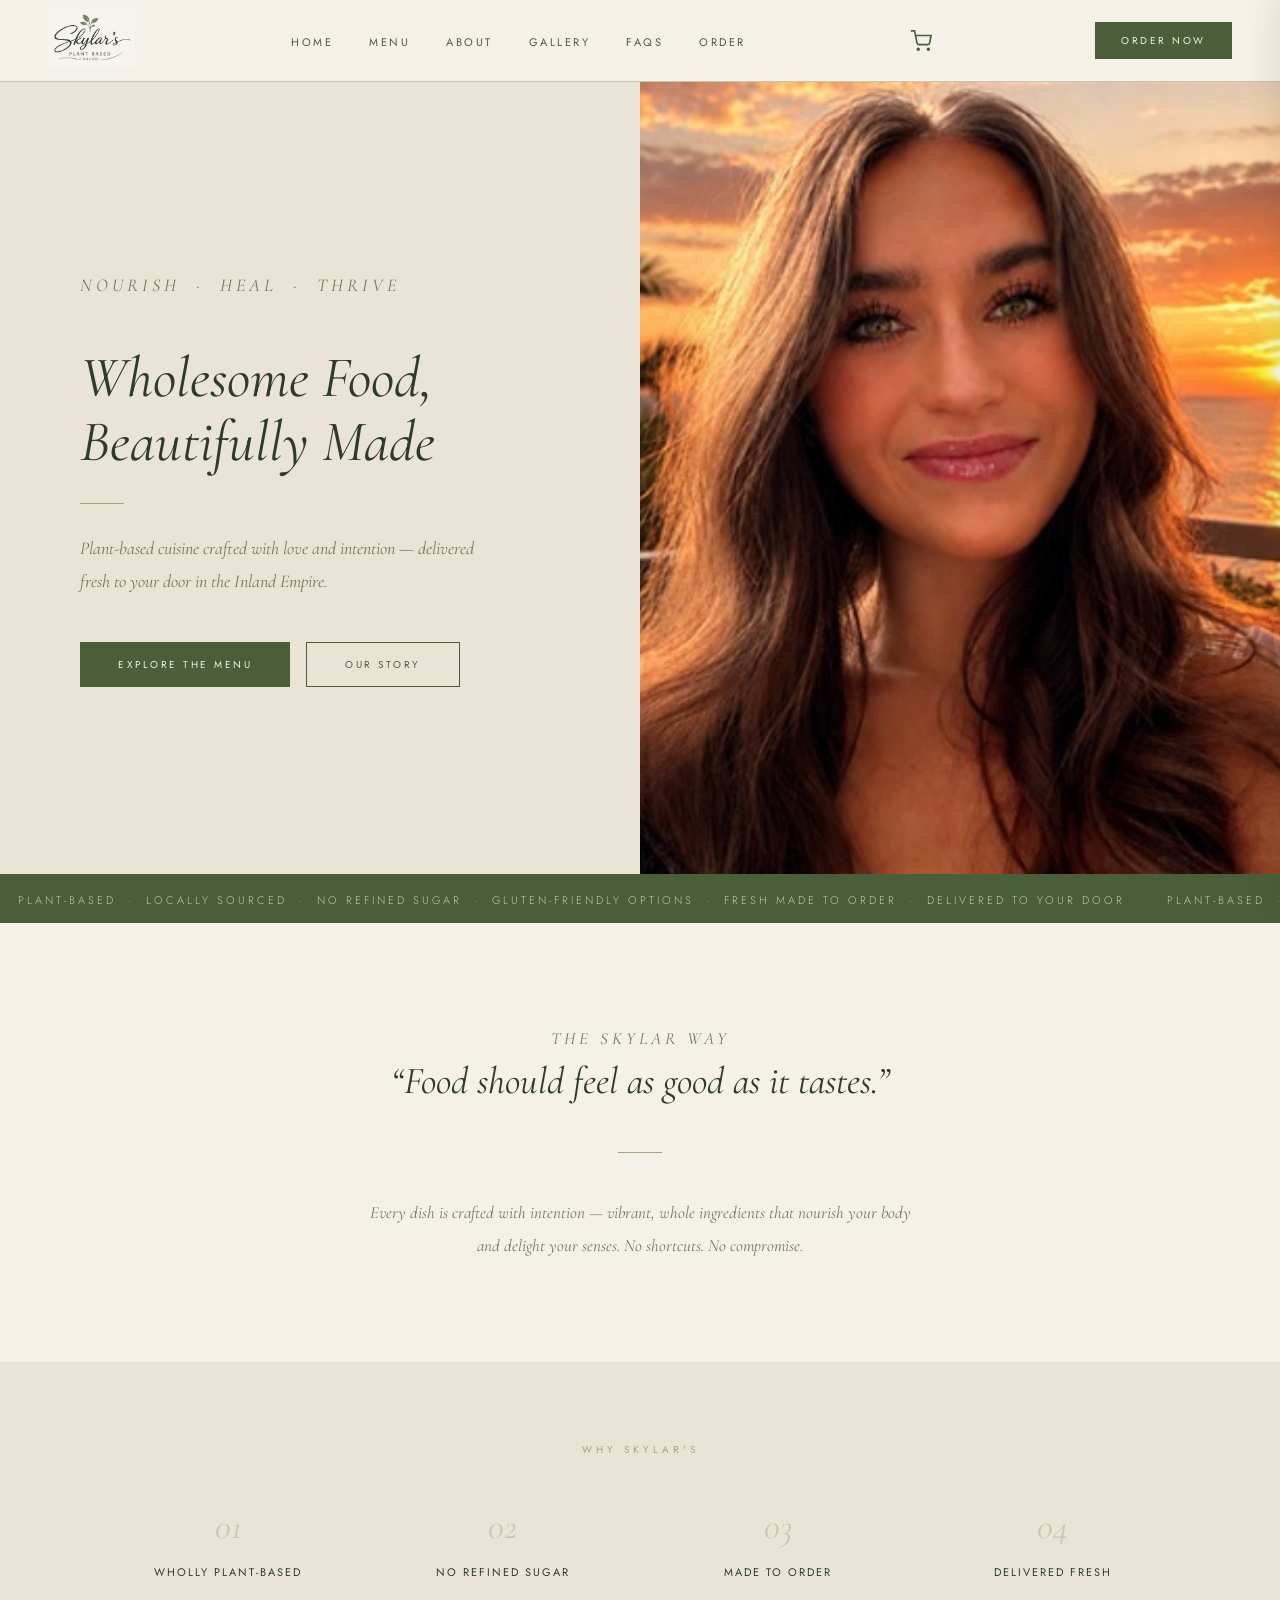
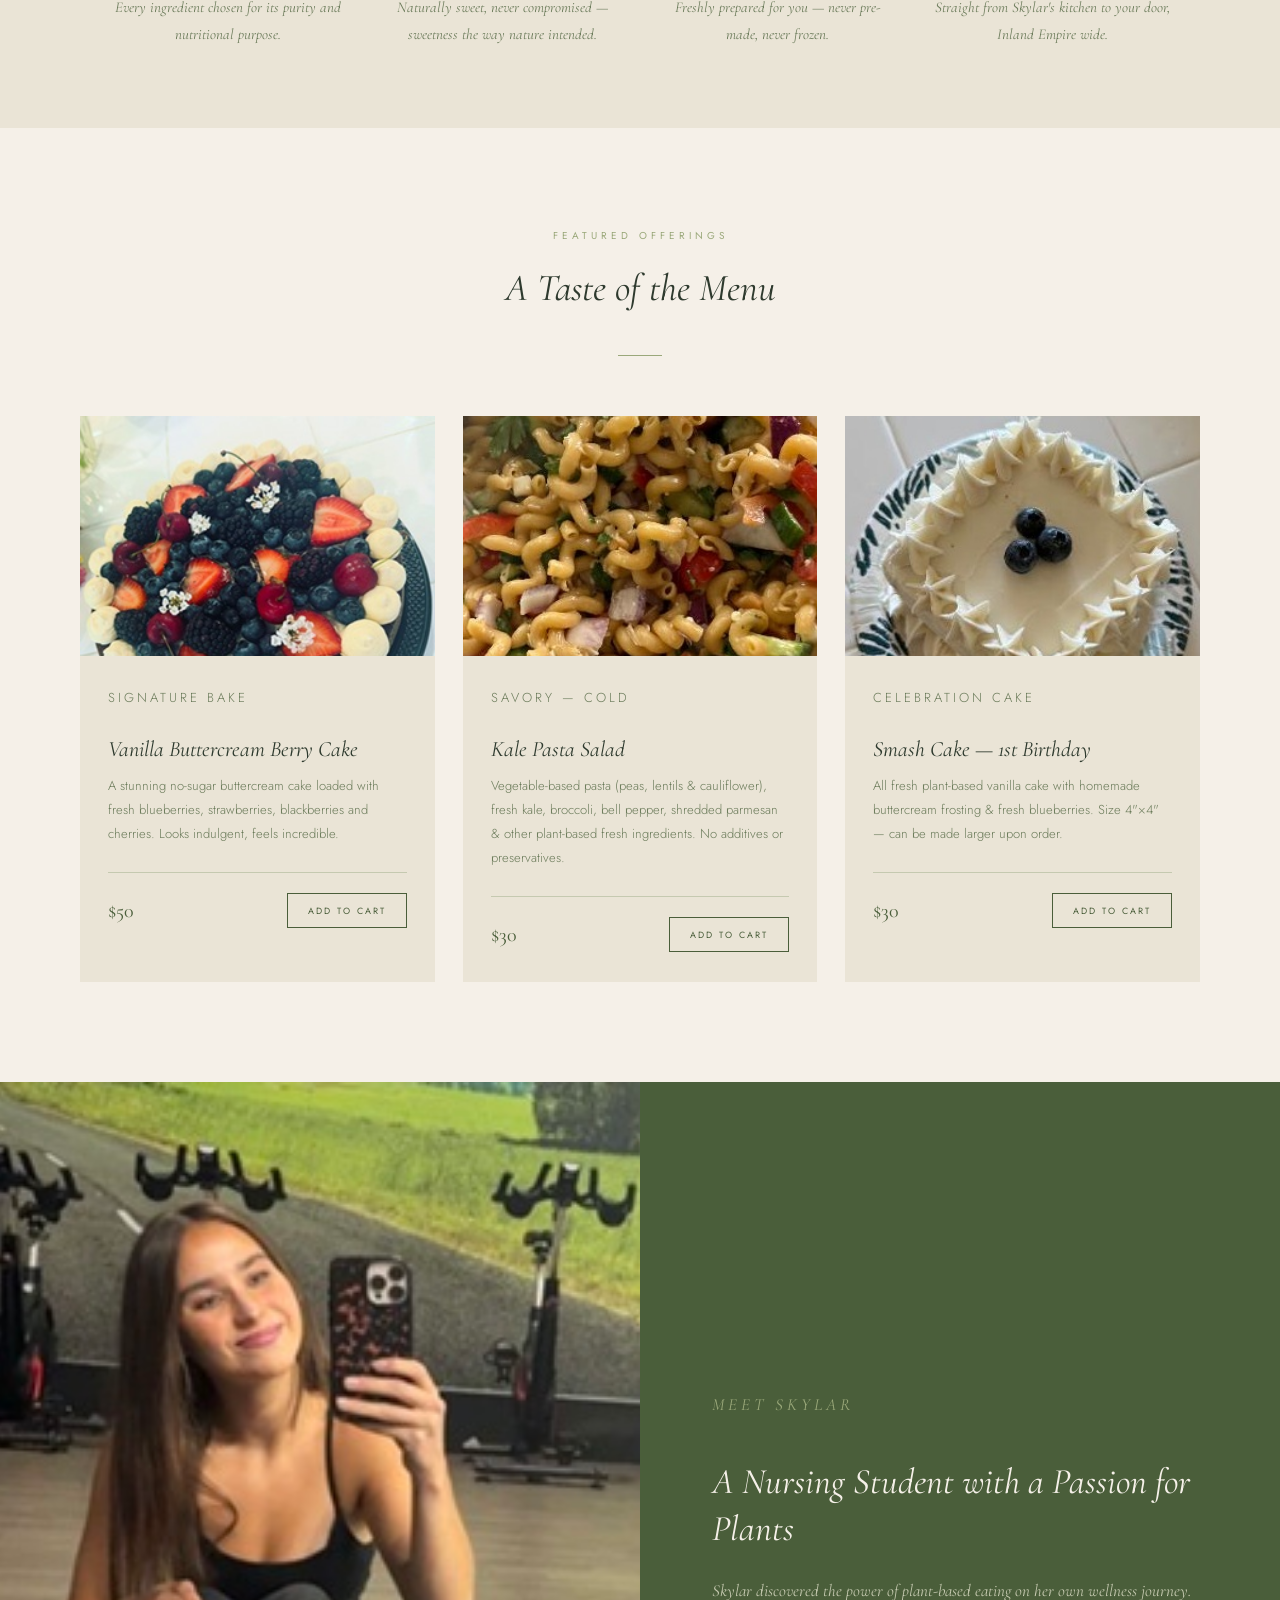
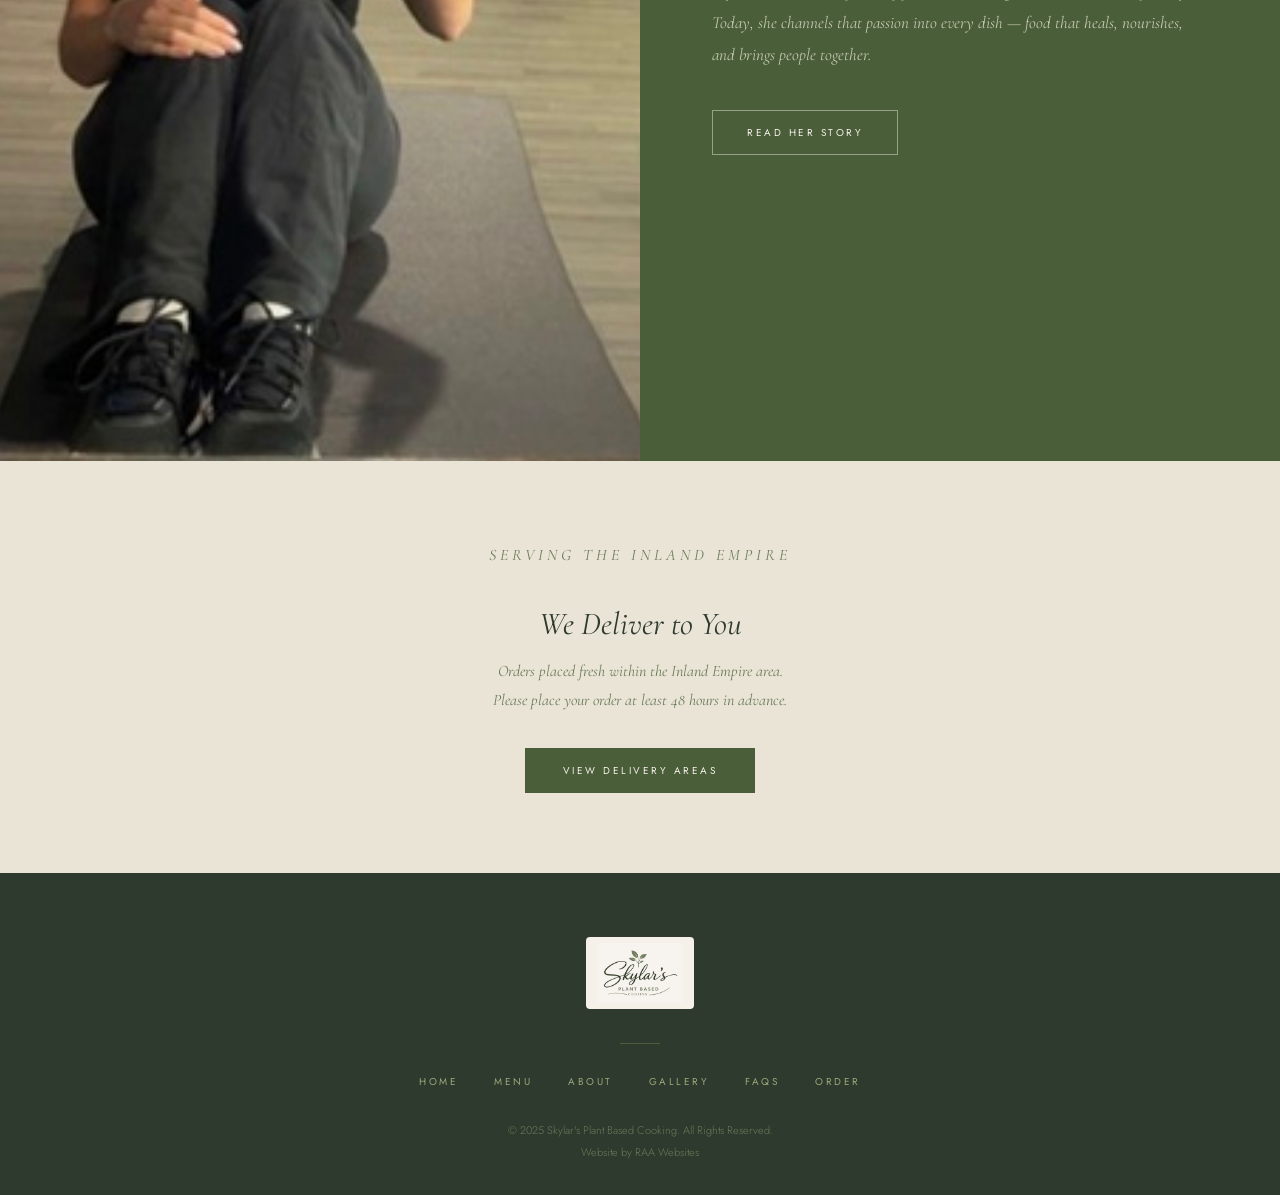
==== index.html @ 7c9c42b2 "Add files via upload" ====
<!DOCTYPE html>
<html lang="en">
<head>
<meta charset="UTF-8">
<meta name="viewport" content="width=device-width, initial-scale=1.0">
<title>Skylar's Plant Based Cooking</title>
  <link rel="stylesheet" href="styles.css">
  <link rel="stylesheet" href="cart.css">
  <script src="https://js.stripe.com/v3/"></script>
</head>
<body>

<!-- NAV -->
<nav>
  <div class="nav-logo">
    <img src="[data-uri]" alt="Skylar's Plant Based Cooking">
  </div>
  <ul class="nav-links">
    <li><a href="index.html">Home</a></li>
    <li><a href="index.html#menu">Menu</a></li>
    <li><a href="about.html">About</a></li>
    <li><a href="gallery.html">Gallery</a></li>
    <li><a href="faqs.html">FAQs</a></li>
    <li><a href="order.html">Order</a></li>
  </ul>
  <button class="nav-order" onclick="window.location.href='order.html'">Order Now</button>
</nav>

<!-- HERO -->
<section class="hero">
  <div class="hero-text">
    <p class="hero-eyebrow">Nourish &nbsp;·&nbsp; Heal &nbsp;·&nbsp; Thrive</p>
    <h1>Wholesome Food,<br>Beautifully Made</h1>
    <div class="hero-divider"></div>
    <p>Plant-based cuisine crafted with love and intention — delivered fresh to your door in the Inland Empire.</p>
    <div class="hero-btns">
      <a href="#menu" class="btn-primary">Explore the Menu</a>
      <a href="about.html" class="btn-outline">Our Story</a>
    </div>
  </div>
  <div class="hero-image">
    <img src="[data-uri]" alt="Skylar">
  </div>
</section>

<!-- MARQUEE -->
<div class="marquee-bar">
  <div class="marquee-inner">
    &nbsp;&nbsp;&nbsp;Plant-Based &nbsp;·&nbsp; Locally Sourced &nbsp;·&nbsp; No Refined Sugar &nbsp;·&nbsp; Gluten-Friendly Options &nbsp;·&nbsp; Fresh Made to Order &nbsp;·&nbsp; Delivered to Your Door &nbsp;&nbsp;&nbsp;&nbsp;&nbsp;&nbsp;Plant-Based &nbsp;·&nbsp; Locally Sourced &nbsp;·&nbsp; No Refined Sugar &nbsp;·&nbsp; Gluten-Friendly Options &nbsp;·&nbsp; Fresh Made to Order &nbsp;·&nbsp; Delivered to Your Door &nbsp;&nbsp;&nbsp;
  </div>
</div>

<!-- PHILOSOPHY -->
<section class="philosophy">
  <p class="section-label">The Skylar Way</p>
  <h2>&ldquo;Food should feel as good as it tastes.&rdquo;</h2>
  <div class="section-divider"></div>
  <p>Every dish is crafted with intention &mdash; vibrant, whole ingredients that nourish your body and delight your senses. No shortcuts. No compromise.</p>
</section>

<!-- PILLARS -->
<section class="pillars">
  <div class="section-header" style="text-align:center; margin-bottom:48px;">
    <p class="section-label">Why Skylar's</p>
  </div>
  <div class="pillars-grid">
    <div class="pillar">
      <div class="pillar-num">01</div>
      <h3>Wholly Plant-Based</h3>
      <p>Every ingredient chosen for its purity and nutritional purpose.</p>
    </div>
    <div class="pillar">
      <div class="pillar-num">02</div>
      <h3>No Refined Sugar</h3>
      <p>Naturally sweet, never compromised &mdash; sweetness the way nature intended.</p>
    </div>
    <div class="pillar">
      <div class="pillar-num">03</div>
      <h3>Made to Order</h3>
      <p>Freshly prepared for you &mdash; never pre-made, never frozen.</p>
    </div>
    <div class="pillar">
      <div class="pillar-num">04</div>
      <h3>Delivered Fresh</h3>
      <p>Straight from Skylar's kitchen to your door, Inland Empire wide.</p>
    </div>
  </div>
</section>

<!-- MENU -->
<section class="menu-section" id="menu">
  <div class="section-header">
    <p class="section-label">Featured Offerings</p>
    <h2>A Taste of the Menu</h2>
    <div class="section-divider"></div>
  </div>
  <div class="menu-grid">
    <div class="menu-card">
      <div class="menu-card-img">
        <img src="[data-uri]" alt="Vanilla Buttercream Berry Cake">
      </div>
      <div class="menu-card-body">
        <p class="menu-tag">Signature Bake</p>
        <h3>Vanilla Buttercream Berry Cake</h3>
        <p>A stunning no-sugar buttercream cake loaded with fresh blueberries, strawberries, blackberries and cherries. Looks indulgent, feels incredible.</p>
        <div class="menu-card-footer">
          <span class="price">$50</span>
          <button class="order-btn add-to-cart-btn" data-name="Kale Pasta Salad" onclick="addToCart('Kale Pasta Salad', 30)">Add to Cart</button>
        </div>
      </div>
    </div>
    <div class="menu-card">
      <div class="menu-card-img"><img src="[data-uri]" alt="Kale Pasta Salad" style="width:100%;height:100%;object-fit:cover;object-position:center;"></div>
      <div class="menu-card-body">
        <p class="menu-tag">Savory &mdash; Cold</p>
        <h3>Kale Pasta Salad</h3>
        <p>Vegetable-based pasta (peas, lentils &amp; cauliflower), fresh kale, broccoli, bell pepper, shredded parmesan &amp; other plant-based fresh ingredients. No additives or preservatives.</p>
        <div class="menu-card-footer">
          <span class="price">$30</span>
          <button class="order-btn add-to-cart-btn" data-name="Smash Cake — 1st Birthday" onclick="addToCart('Smash Cake — 1st Birthday', 30)">Add to Cart</button>
        </div>
      </div>
    </div>
    <div class="menu-card">
      <div class="menu-card-img"><img src="[data-uri]" alt="Smash Cake for 1 Year Old" style="width:100%;height:100%;object-fit:cover;object-position:center top;"></div>
      <div class="menu-card-body">
        <p class="menu-tag">Celebration Cake</p>
        <h3>Smash Cake &mdash; 1st Birthday</h3>
        <p>All fresh plant-based vanilla cake with homemade buttercream frosting &amp; fresh blueberries. Size 4"&times;4" &mdash; can be made larger upon order.</p>
        <div class="menu-card-footer">
          <span class="price">$30</span>
          <button class="order-btn add-to-cart-btn" data-name="Vanilla Buttercream Berry Cake" onclick="addToCart('Vanilla Buttercream Berry Cake', 50)">Add to Cart</button>
        </div>
      </div>
    </div>
  </div>
</section>

<!-- ABOUT STRIP -->
<section class="about-strip">
  <div class="about-image">
    <img src="[data-uri]" alt="Skylar in the gym">
  </div>
  <div class="about-text">
    <p class="section-label">Meet Skylar</p>
    <h2>A Nursing Student with a Passion for Plants</h2>
    <p>Skylar discovered the power of plant-based eating on her own wellness journey. Today, she channels that passion into every dish &mdash; food that heals, nourishes, and brings people together.</p>
    <a href="about.html" class="btn-light">Read Her Story</a>
  </div>
</section>

<!-- DELIVERY -->
<section class="delivery">
  <p class="section-label">Serving the Inland Empire</p>
  <h2>We Deliver to You</h2>
  <p>Orders placed fresh within the Inland Empire area.<br>Please place your order at least 48 hours in advance.</p>
  <a href="delivery-areas.html" class="btn-primary">View Delivery Areas</a>
</section>

<!-- FOOTER -->
<footer>
  <img class="footer-logo" src="[data-uri]" alt="Skylar's Plant Based Cooking">
  <div class="footer-line"></div>
  <ul class="footer-links">
    <li><a href="index.html">Home</a></li>
    <li><a href="index.html#menu">Menu</a></li>
    <li><a href="about.html">About</a></li>
    <li><a href="gallery.html">Gallery</a></li>
    <li><a href="faqs.html">FAQs</a></li>
    <li><a href="order.html">Order</a></li>
  </ul>
  <p class="footer-copy">&copy; 2025 Skylar's Plant Based Cooking. All Rights Reserved.<br>Website by RAA Websites</p>
</footer>

  <script src="cart.js"></script>
</body>
</html>
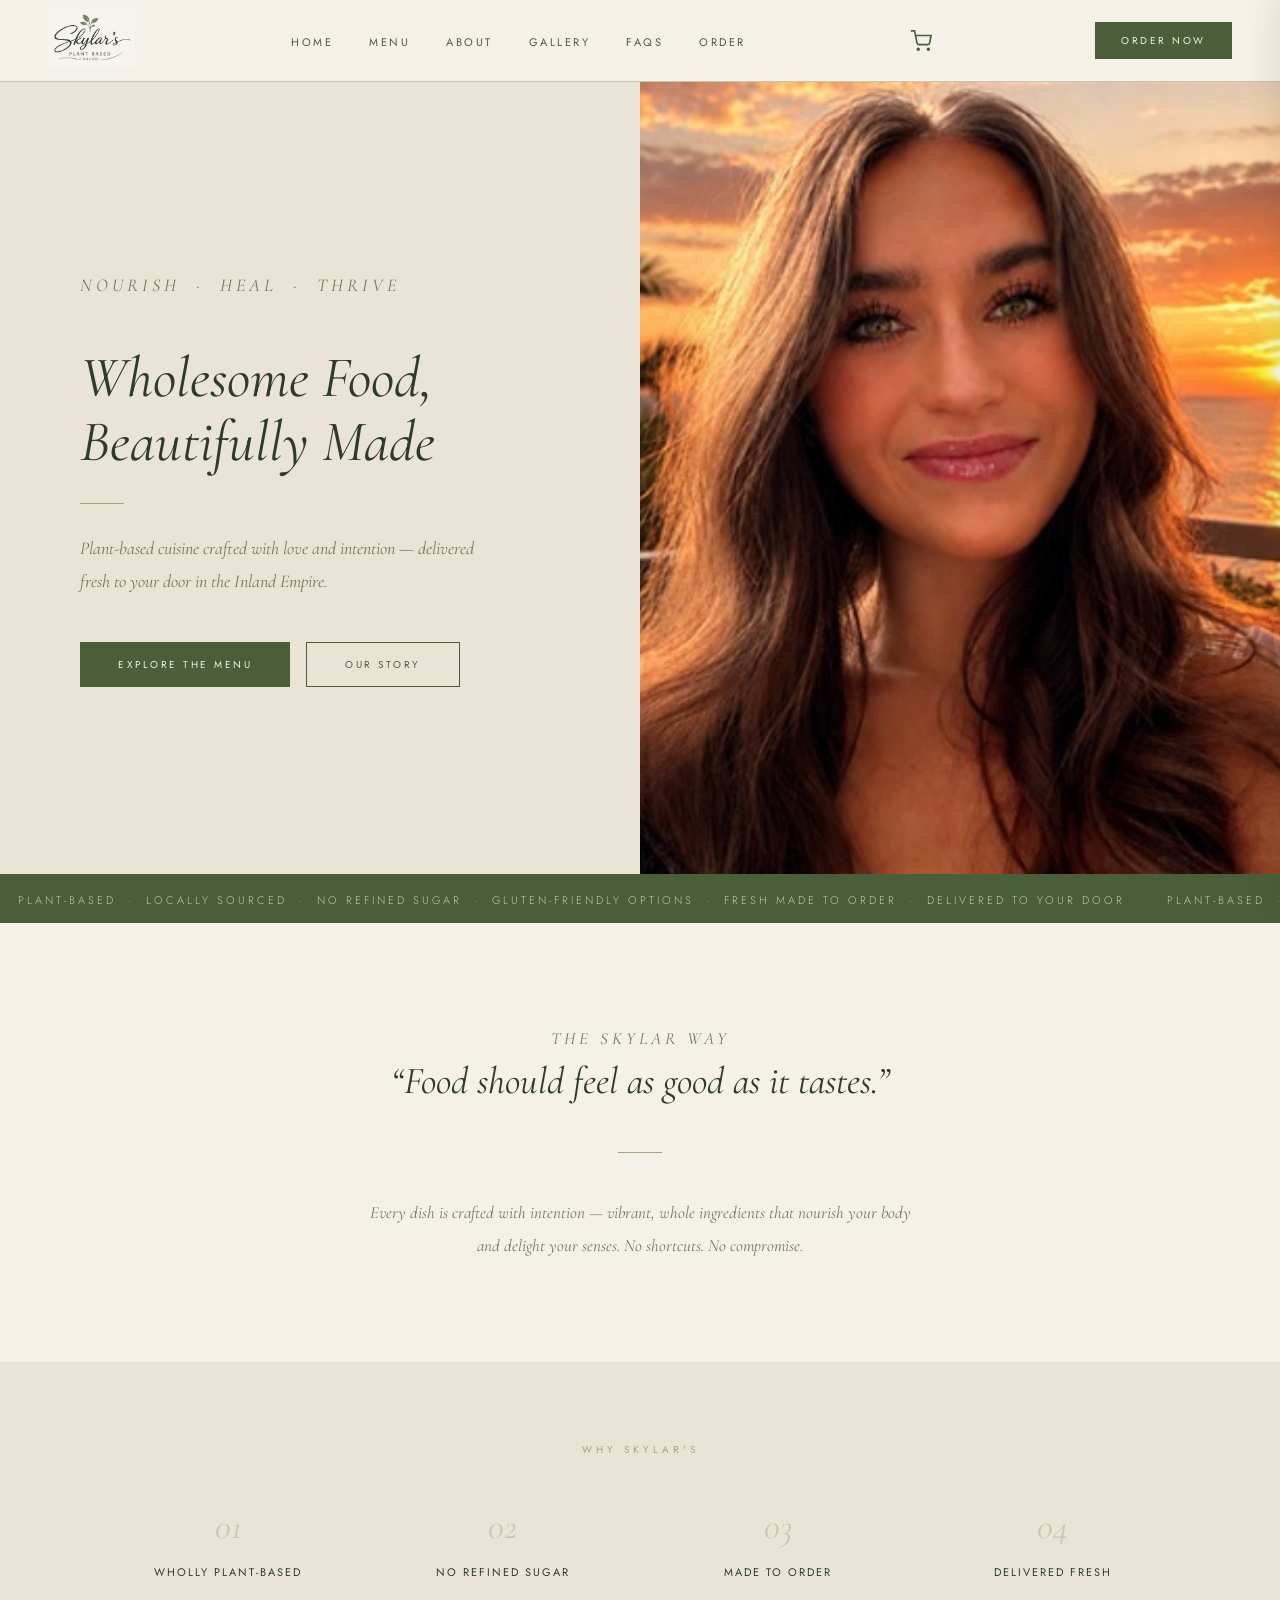
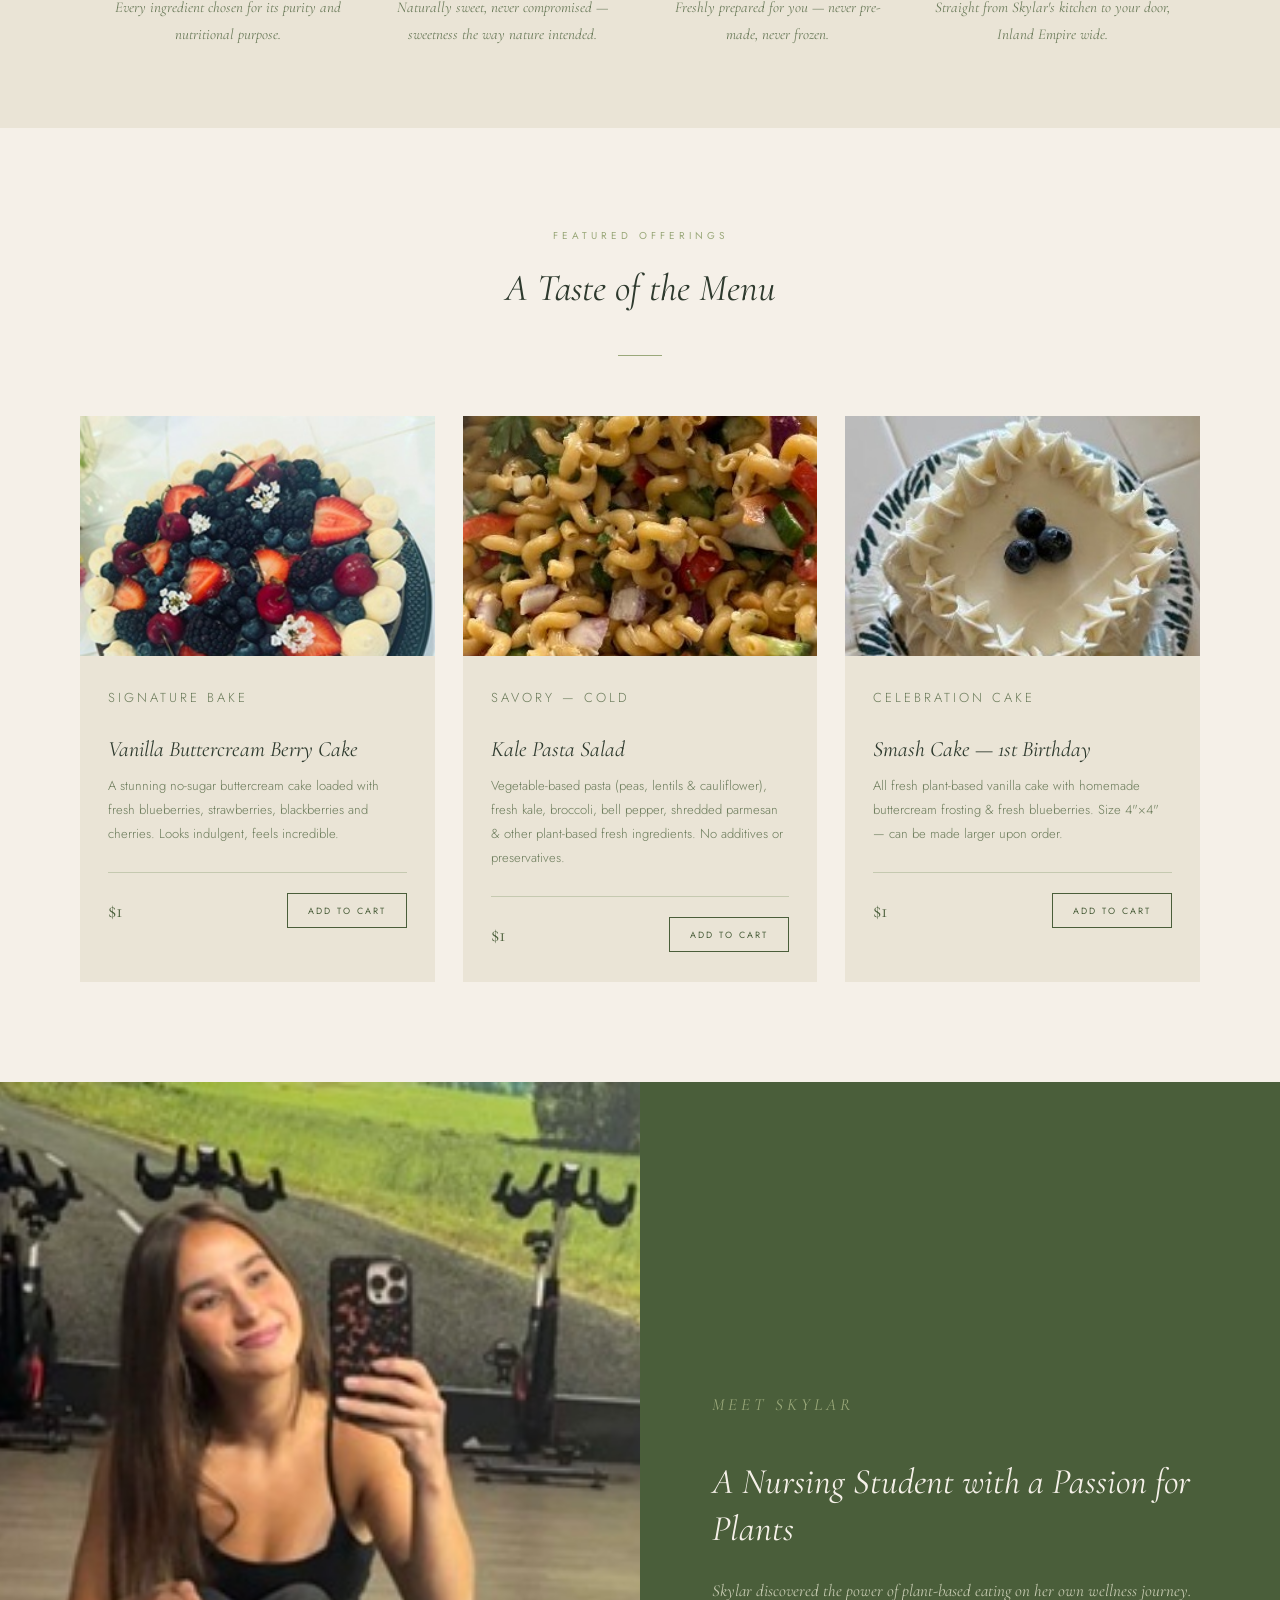
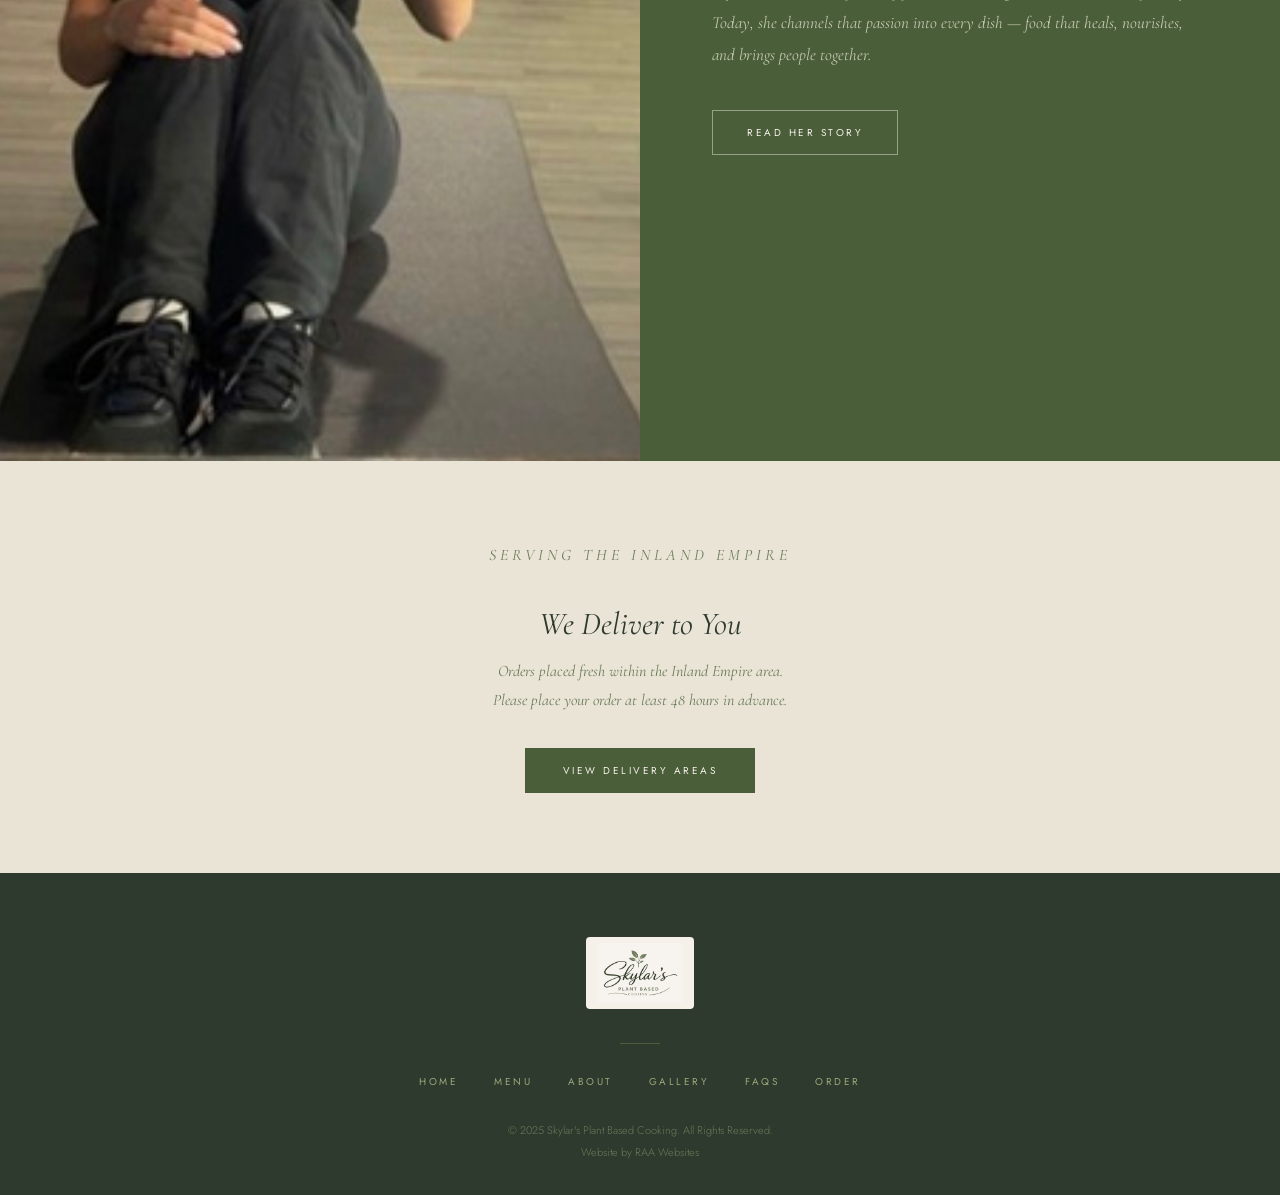
==== commit e64a84ee: "Add files via upload" ====
--- a/index.html
+++ b/index.html
@@ -104,8 +104,8 @@
         <h3>Vanilla Buttercream Berry Cake</h3>
         <p>A stunning no-sugar buttercream cake loaded with fresh blueberries, strawberries, blackberries and cherries. Looks indulgent, feels incredible.</p>
         <div class="menu-card-footer">
-          <span class="price">$50</span>
-          <button class="order-btn add-to-cart-btn" data-name="Kale Pasta Salad" onclick="addToCart('Kale Pasta Salad', 30)">Add to Cart</button>
+          <span class="price">$1</span>
+          <button class="order-btn add-to-cart-btn" data-name="Kale Pasta Salad" onclick="addToCart('Kale Pasta Salad', 1)">Add to Cart</button>
         </div>
       </div>
     </div>
@@ -116,8 +116,8 @@
         <h3>Kale Pasta Salad</h3>
         <p>Vegetable-based pasta (peas, lentils &amp; cauliflower), fresh kale, broccoli, bell pepper, shredded parmesan &amp; other plant-based fresh ingredients. No additives or preservatives.</p>
         <div class="menu-card-footer">
-          <span class="price">$30</span>
-          <button class="order-btn add-to-cart-btn" data-name="Smash Cake — 1st Birthday" onclick="addToCart('Smash Cake — 1st Birthday', 30)">Add to Cart</button>
+          <span class="price">$1</span>
+          <button class="order-btn add-to-cart-btn" data-name="Smash Cake — 1st Birthday" onclick="addToCart('Smash Cake — 1st Birthday', 1)">Add to Cart</button>
         </div>
       </div>
     </div>
@@ -128,8 +128,8 @@
         <h3>Smash Cake &mdash; 1st Birthday</h3>
         <p>All fresh plant-based vanilla cake with homemade buttercream frosting &amp; fresh blueberries. Size 4"&times;4" &mdash; can be made larger upon order.</p>
         <div class="menu-card-footer">
-          <span class="price">$30</span>
-          <button class="order-btn add-to-cart-btn" data-name="Vanilla Buttercream Berry Cake" onclick="addToCart('Vanilla Buttercream Berry Cake', 50)">Add to Cart</button>
+          <span class="price">$1</span>
+          <button class="order-btn add-to-cart-btn" data-name="Vanilla Buttercream Berry Cake" onclick="addToCart('Vanilla Buttercream Berry Cake', 1)">Add to Cart</button>
         </div>
       </div>
     </div>
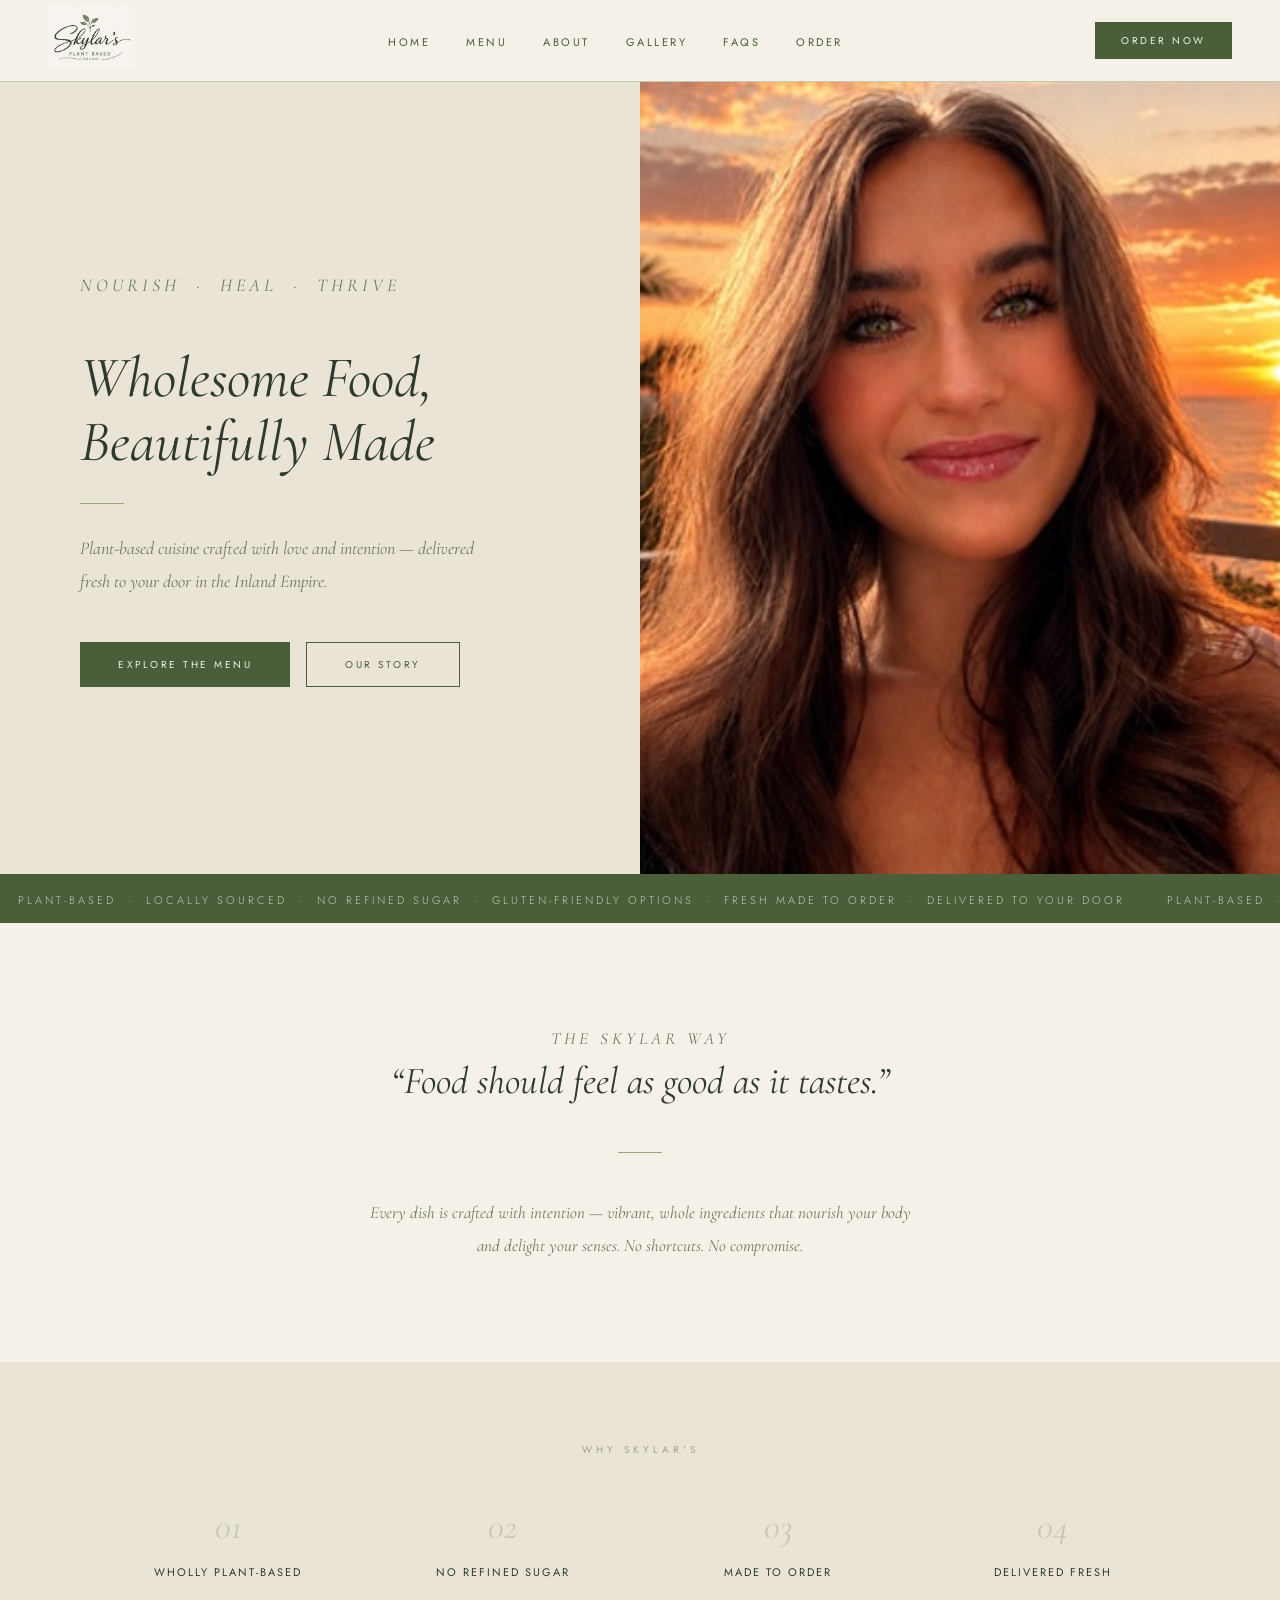
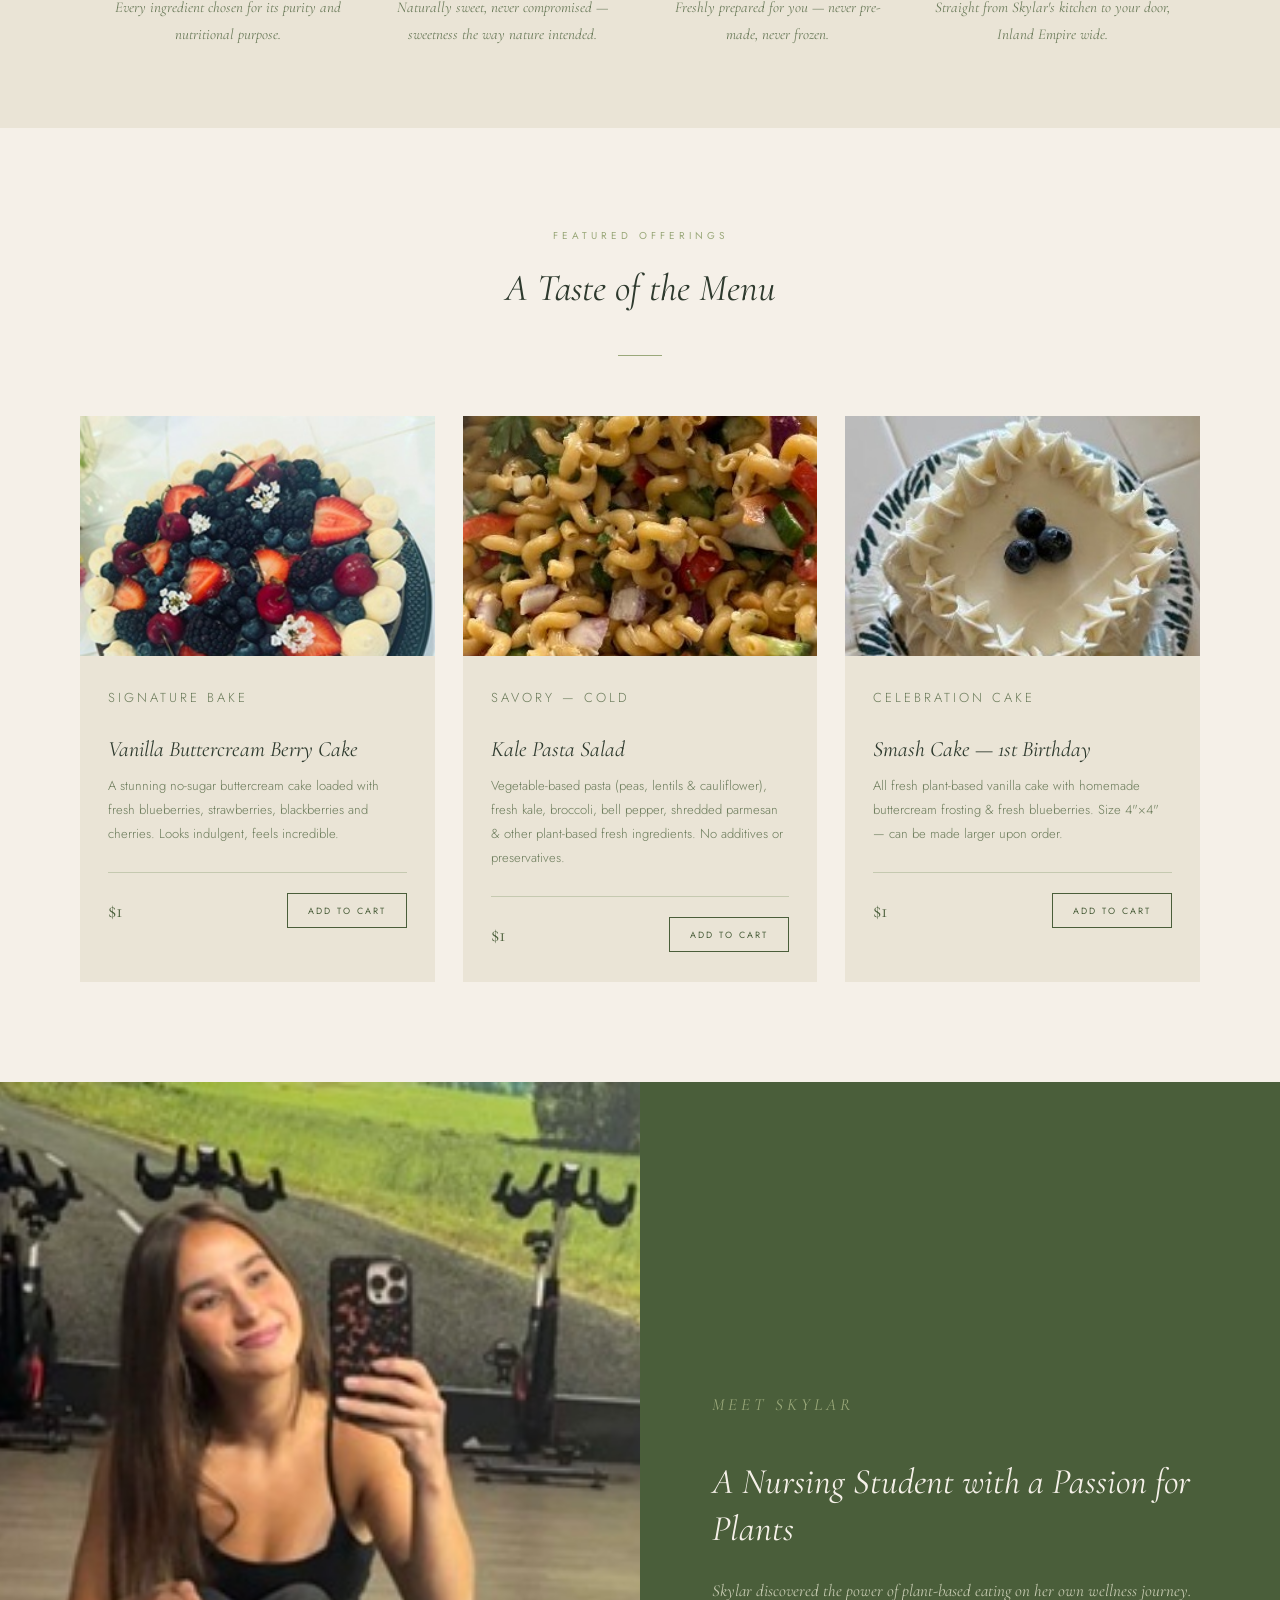
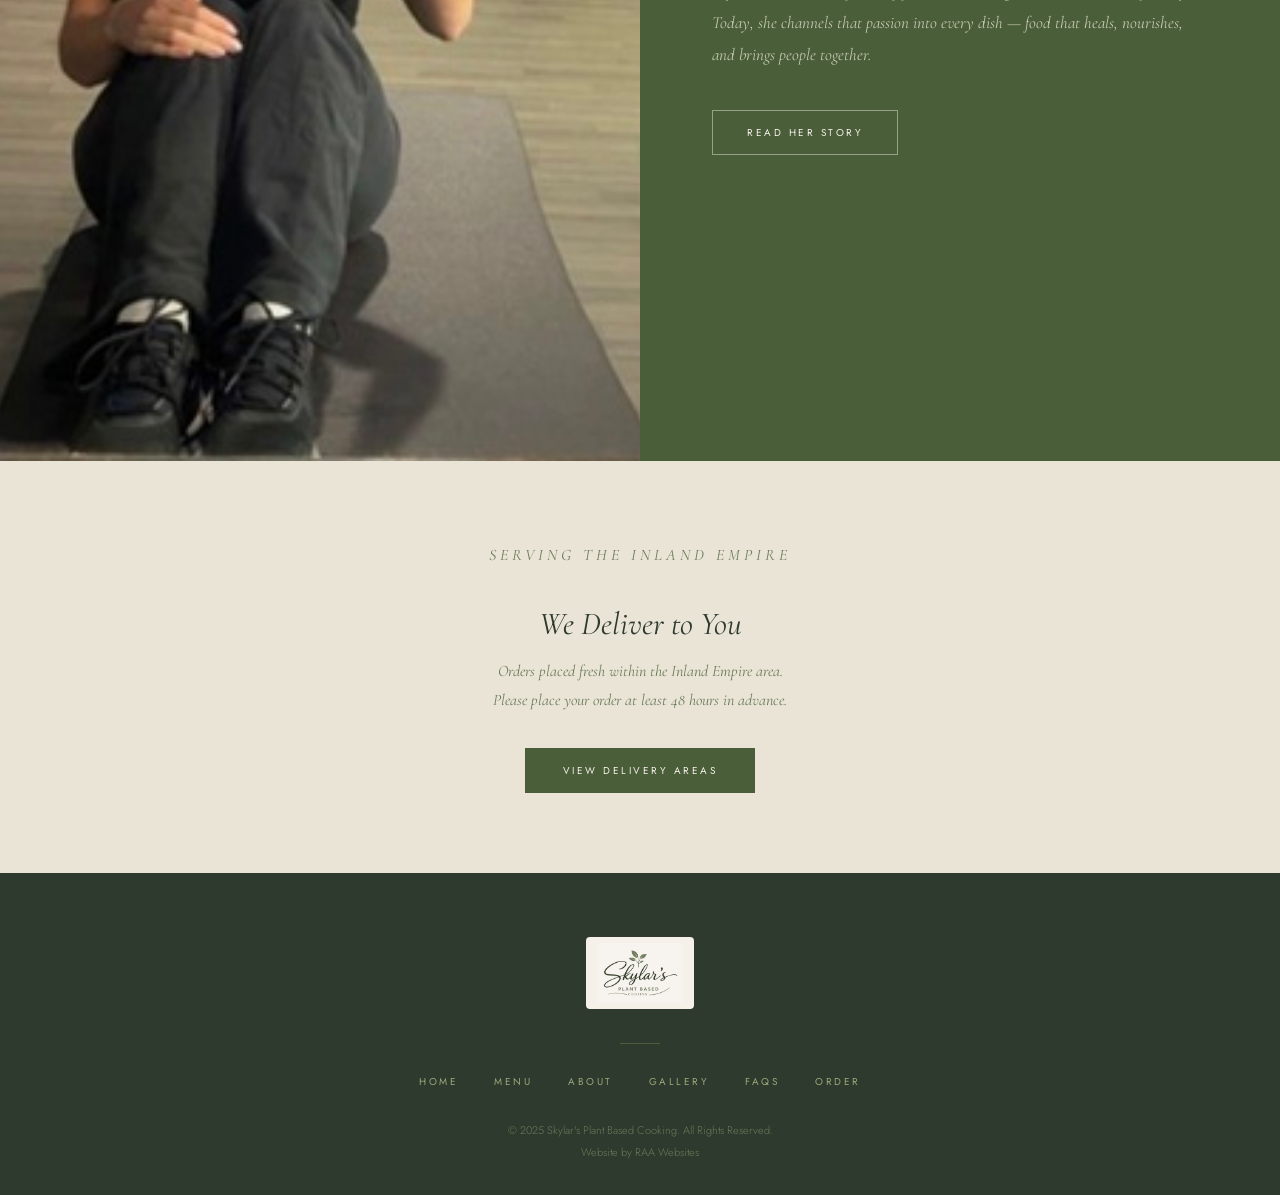
==== commit dacc7fd2: "Add files via upload" ====
--- a/index.html
+++ b/index.html
@@ -105,7 +105,7 @@
         <p>A stunning no-sugar buttercream cake loaded with fresh blueberries, strawberries, blackberries and cherries. Looks indulgent, feels incredible.</p>
         <div class="menu-card-footer">
           <span class="price">$1</span>
-          <button class="order-btn add-to-cart-btn" data-name="Kale Pasta Salad" onclick="addToCart('Kale Pasta Salad', 1)">Add to Cart</button>
+          <button class="order-btn add-to-cart-btn" data-name="Vanilla Buttercream Berry Cake" onclick="addToCart('Vanilla Buttercream Berry Cake', 1)">Add to Cart</button>
         </div>
       </div>
     </div>
@@ -117,7 +117,7 @@
         <p>Vegetable-based pasta (peas, lentils &amp; cauliflower), fresh kale, broccoli, bell pepper, shredded parmesan &amp; other plant-based fresh ingredients. No additives or preservatives.</p>
         <div class="menu-card-footer">
           <span class="price">$1</span>
-          <button class="order-btn add-to-cart-btn" data-name="Smash Cake — 1st Birthday" onclick="addToCart('Smash Cake — 1st Birthday', 1)">Add to Cart</button>
+          <button class="order-btn add-to-cart-btn" data-name="Kale Pasta Salad" onclick="addToCart('Kale Pasta Salad', 1)">Add to Cart</button>
         </div>
       </div>
     </div>
@@ -129,7 +129,7 @@
         <p>All fresh plant-based vanilla cake with homemade buttercream frosting &amp; fresh blueberries. Size 4"&times;4" &mdash; can be made larger upon order.</p>
         <div class="menu-card-footer">
           <span class="price">$1</span>
-          <button class="order-btn add-to-cart-btn" data-name="Vanilla Buttercream Berry Cake" onclick="addToCart('Vanilla Buttercream Berry Cake', 1)">Add to Cart</button>
+          <button class="order-btn add-to-cart-btn" data-name="Smash Cake — 1st Birthday" onclick="addToCart('Smash Cake — 1st Birthday', 1)">Add to Cart</button>
         </div>
       </div>
     </div>
@@ -172,6 +172,15 @@
   <p class="footer-copy">&copy; 2025 Skylar's Plant Based Cooking. All Rights Reserved.<br>Website by RAA Websites</p>
 </footer>
 
-  <script src="cart.js"></script>
+<script>
+/* ── Item image lookup ── */
+window.LOGO_SRC = '[data-uri]';
+window.ITEM_IMAGES = {
+  'Kale Pasta Salad': '[data-uri]',
+  'Smash Cake — 1st Birthday': '[data-uri]',
+  'Vanilla Buttercream Berry Cake': '[data-uri]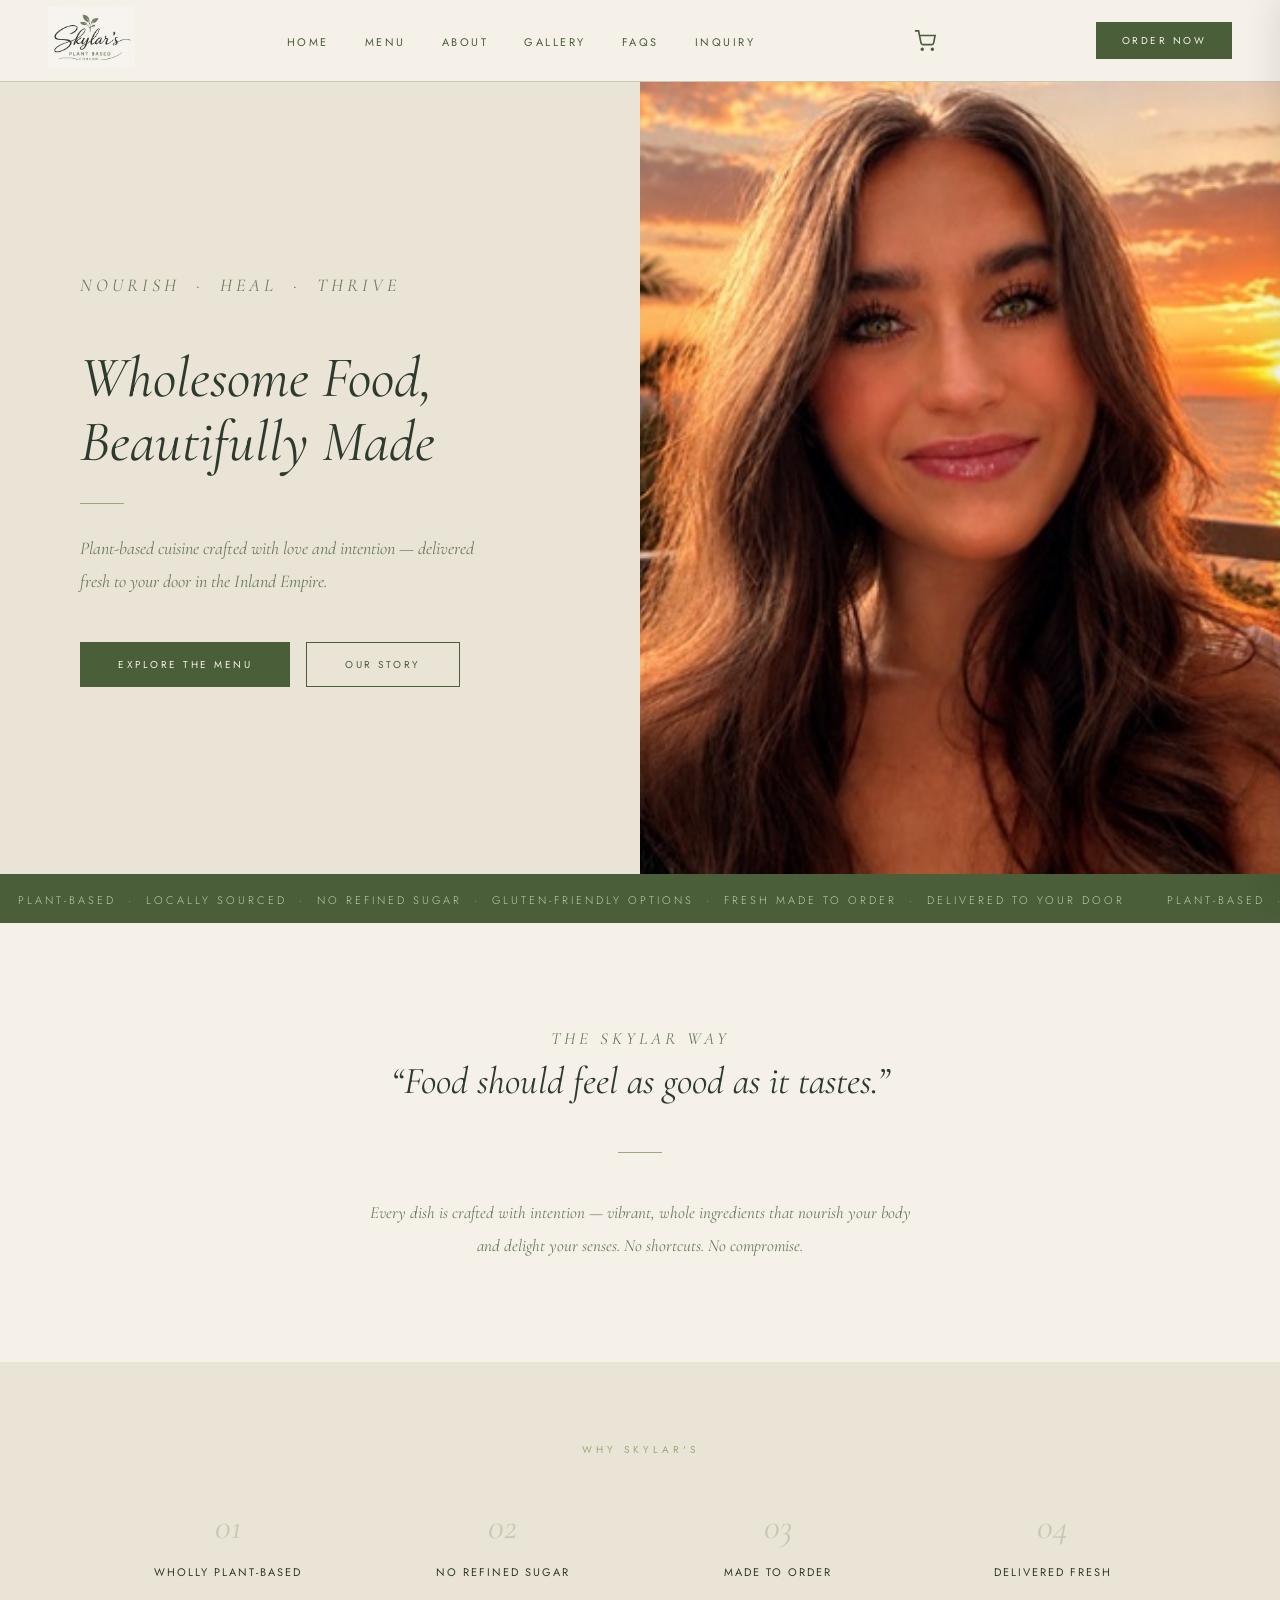
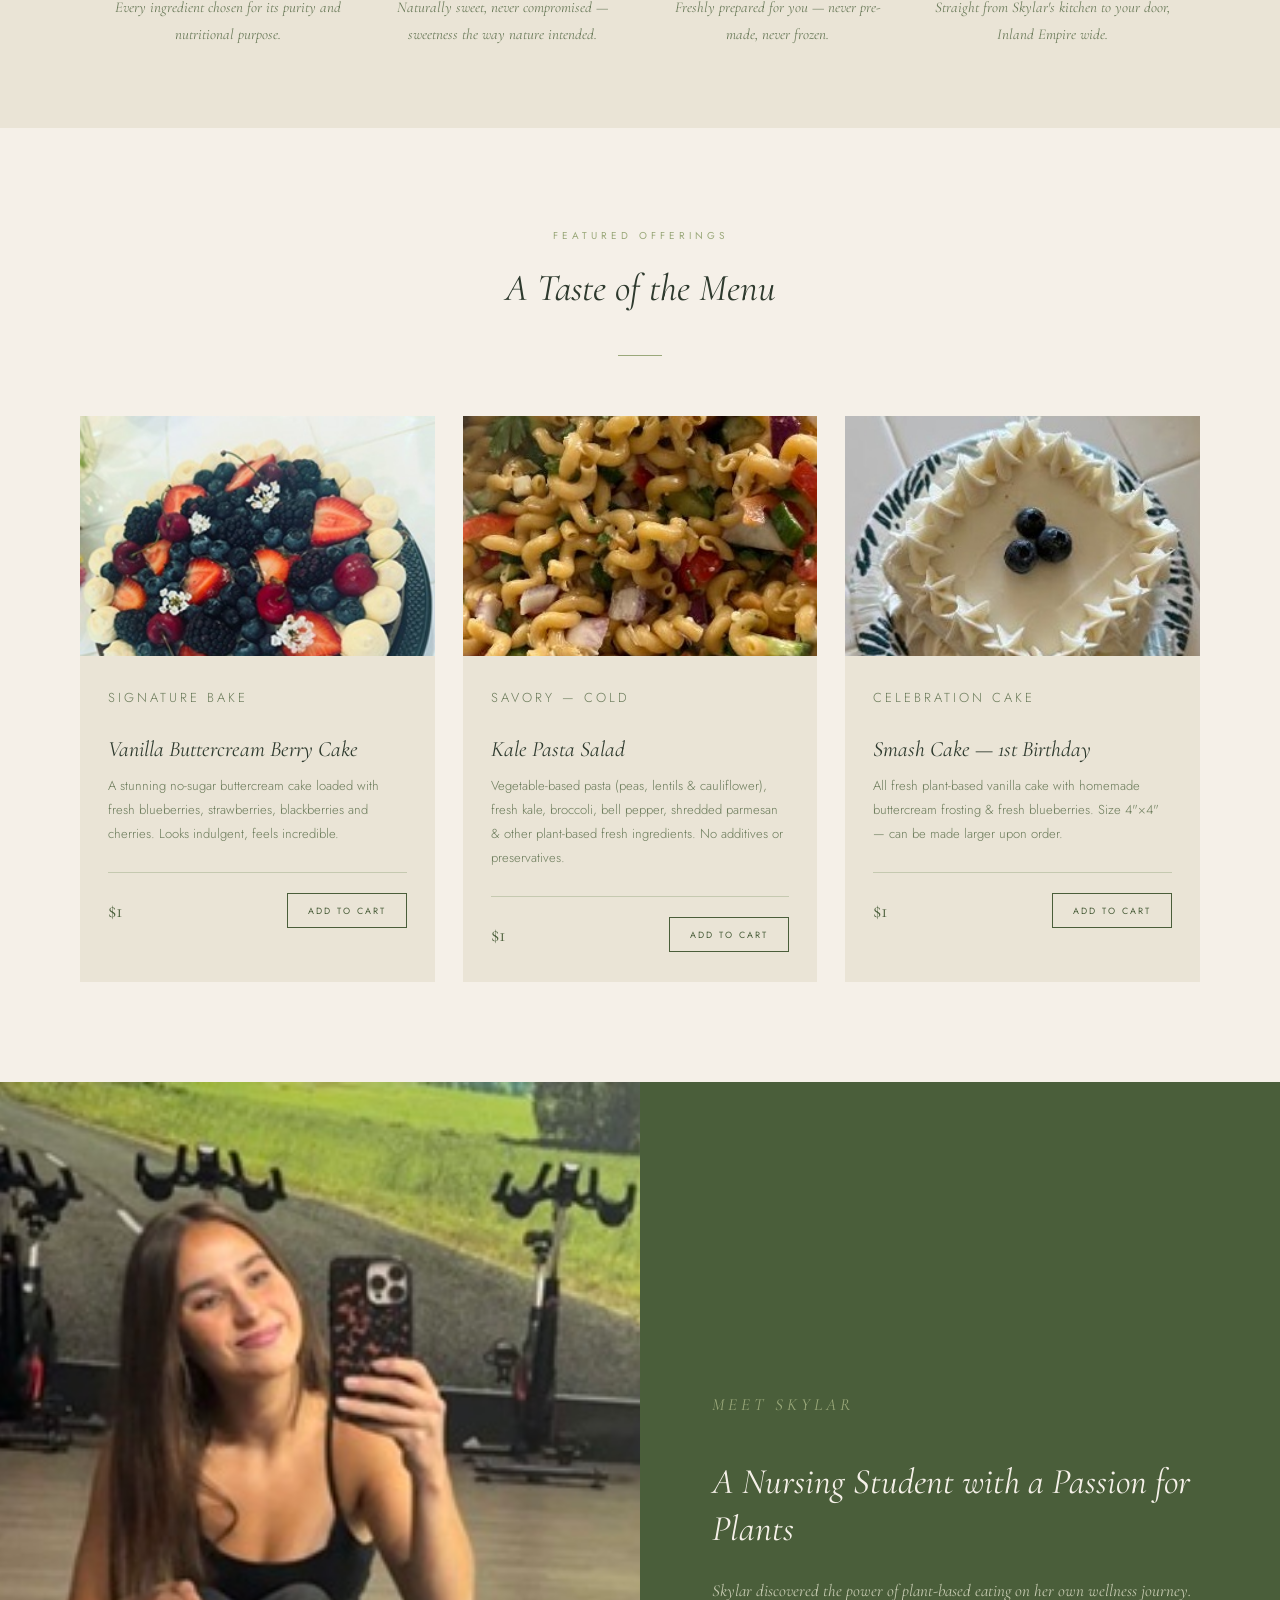
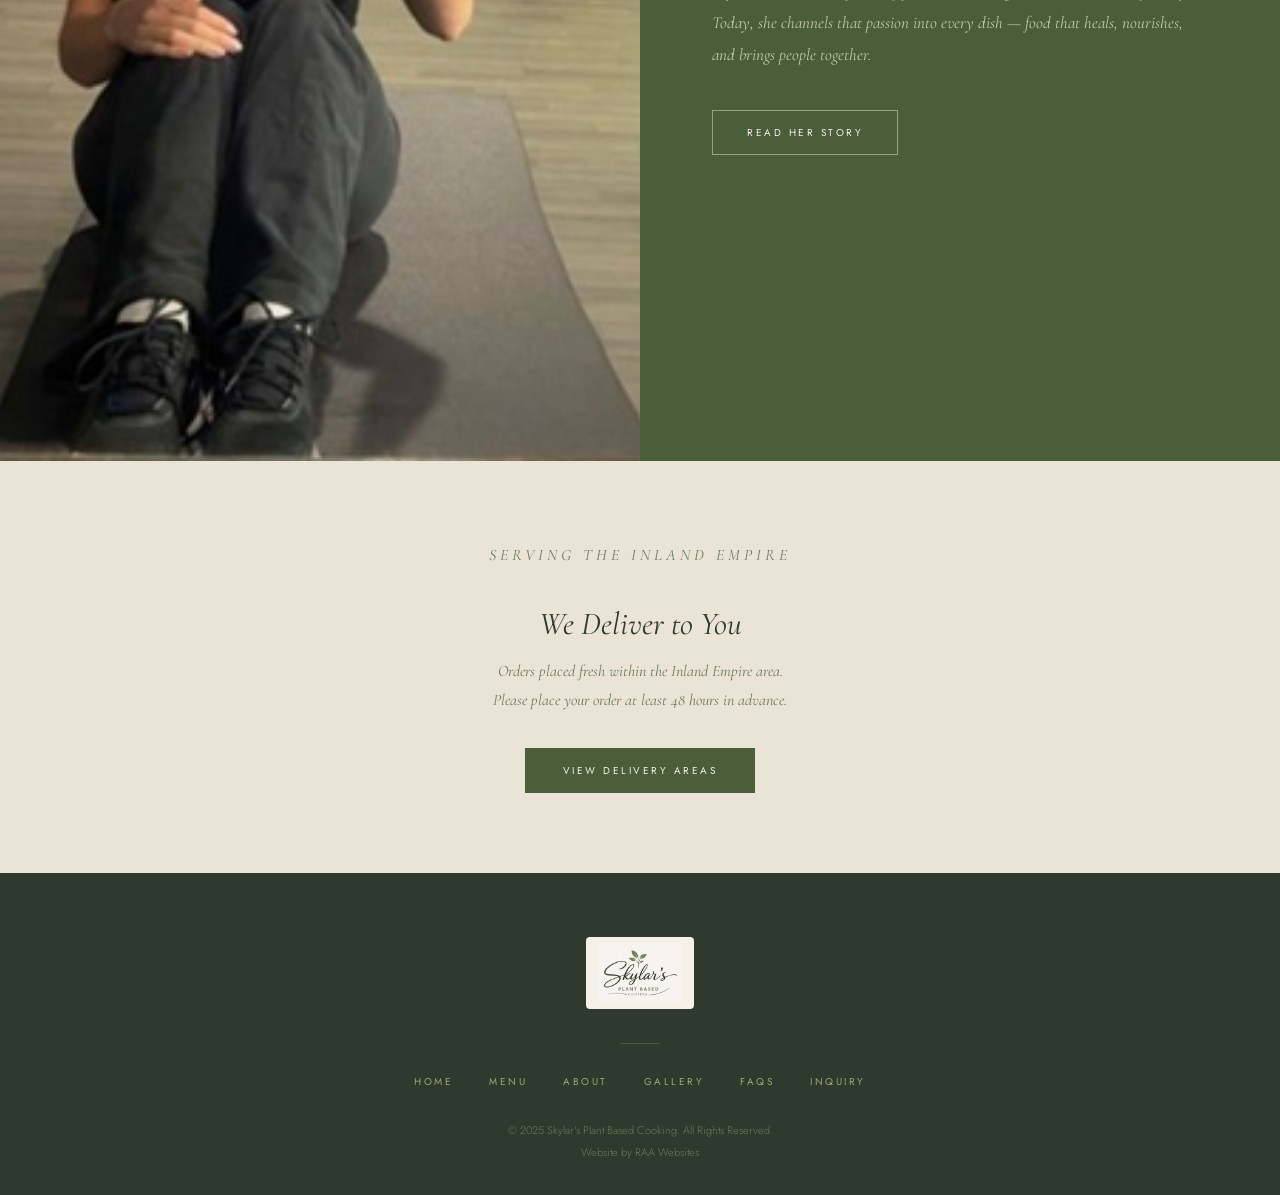
==== commit c4cd4116: "Add files via upload" ====
--- a/index.html
+++ b/index.html
@@ -21,7 +21,7 @@
     <li><a href="about.html">About</a></li>
     <li><a href="gallery.html">Gallery</a></li>
     <li><a href="faqs.html">FAQs</a></li>
-    <li><a href="order.html">Order</a></li>
+    <li><a href="order.html">Inquiry</a></li>
   </ul>
   <button class="nav-order" onclick="window.location.href='order.html'">Order Now</button>
 </nav>
@@ -167,7 +167,7 @@
     <li><a href="about.html">About</a></li>
     <li><a href="gallery.html">Gallery</a></li>
     <li><a href="faqs.html">FAQs</a></li>
-    <li><a href="order.html">Order</a></li>
+    <li><a href="order.html">Inquiry</a></li>
   </ul>
   <p class="footer-copy">&copy; 2025 Skylar's Plant Based Cooking. All Rights Reserved.<br>Website by RAA Websites</p>
 </footer>
